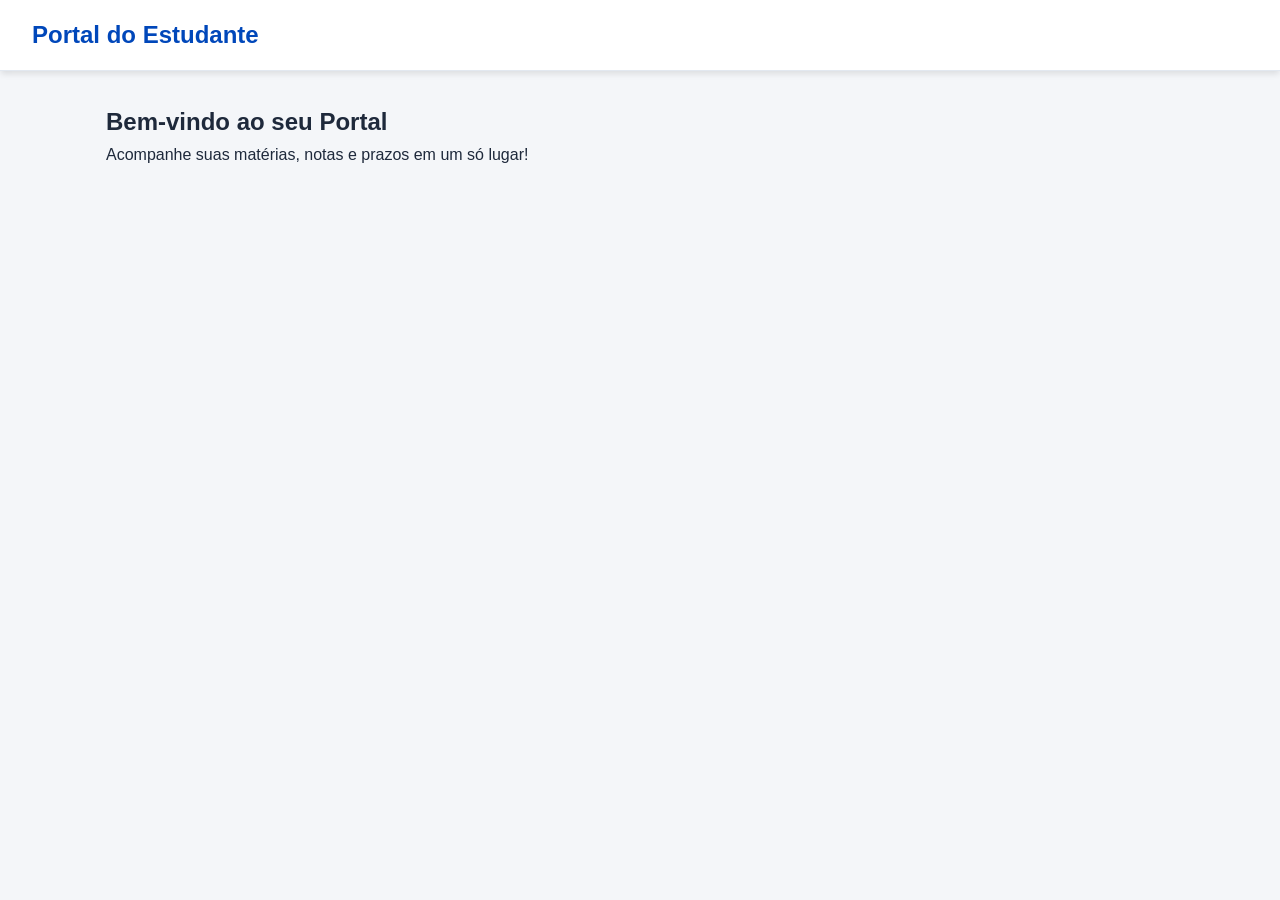
==== index.html @ 32990e75 "Feat: Escorpo do HTML" ====
<!doctype html>
<html lang="pt-BR">
<head>
    <meta charset="UTF-8">
    <meta name="viewport"
          content="width=device-width, user-scalable=no, initial-scale=1.0, maximum-scale=1.0, minimum-scale=1.0">
    <meta http-equiv="X-UA-Compatible" content="ie=edge">
    <title>Portal do Estudante - Dashboard</title>
    <link rel="stylesheet" href="css/style.css">
</head>
<body>

    <header>
        <h1>Portal do Estudante</h1>
        <nav>
            <ul>
                <li><a href="index.html"></a></li>
                <li><a href="disciplinas.html"></a></li>
                <li><a href="tarefas.html"></a></li>
            </ul>
        </nav>
    </header>

    <main>
        <section>
            <h2>Bem-vindo ao seu Portal</h2>
            <p>Acompanhe suas matérias, notas e prazos em um só lugar!</p>
        </section>
    </main>

    <script src="js/script.js"></script>
</body>
</html>
---- css/style.css ----
/* ==========================================================================
   1. VARIÁVEIS DE TEMA (Design Tokens)
   ========================================================================== */
:root {
    /* Tema Padrão (FICR) */
    --primary-color: #0047ba;
    --primary-hover: #003388;
    --bg-color: #f4f6f9;
    --card-bg: #ffffff;
    --text-color: #1e293b;
    --text-muted: #64748b;
    --border-color: #e2e8f0;
    --shadow: 0 4px 6px -1px rgba(0, 0, 0, 0.1);
}

/* Tema Secundário (Porto Digital) */
[data-theme="porto-digital"] {
    --primary-color: #e6007e;
    --primary-hover: #b30062;
    --bg-color: #121214;
    --card-bg: #202024;
    --text-color: #e1e1e6;
    --text-muted: #a8a8b3;
    --border-color: #323238;
    --shadow: 0 4px 12px rgba(0, 0, 0, 0.5);
}

/* ==========================================================================
   2. RESET E ESTILOS GLOBAIS
   ========================================================================== */
* {
    margin: 0;
    padding: 0;
    box-sizing: border-box;
}

body {
    font-family: 'Segoe UI', Tahoma, Geneva, Verdana, sans-serif;
    background-color: var(--bg-color);
    color: var(--text-color);
    line-height: 1.6;
    transition: background-color 0.3s ease, color 0.3s ease;
}

main {
    max-width: 1100px;
    margin: 2rem auto;
    padding: 0 1rem;
}

/* ==========================================================================
   3. CABEÇALHO E NAVEGAÇÃO
   ========================================================================== */
header {
    background-color: var(--card-bg);
    border-bottom: 1px solid var(--border-color);
    padding: 1rem 2rem;
    display: flex;
    justify-content: space-between;
    align-items: center;
    box-shadow: var(--shadow);
}

header h1 {
    font-size: 1.5rem;
    color: var(--primary-color);
}

nav ul {
    display: flex;
    list-style: none;
    gap: 1.5rem;
}

nav a {
    text-decoration: none;
    color: var(--text-color);
    font-weight: 600;
    padding: 0.5rem 0.8rem;
    border-radius: 6px;
    transition: background-color 0.2s, color 0.2s;
}

nav a:hover {
    background-color: var(--primary-color);
    color: #ffffff;
}

/* ==========================================================================
   4. ESTRUTURA DOS CARDS E TABELAS
   ========================================================================== */
.dashboard-resumo {
    display: grid;
    grid-template-columns: repeat(auto-fit, minmax(300px, 1fr));
    gap: 1.5rem;
    margin-top: 1.5rem;
}

.card {
    background-color: var(--card-bg);
    border: 1px solid var(--border-color);
    border-radius: 8px;
    padding: 1.5rem;
    box-shadow: var(--shadow);
}

.valor-destaque {
    font-size: 2.5rem;
    font-weight: bold;
    color: var(--primary-color);
    margin: 0.5rem 0;
}

table {
    width: 100%;
    border-collapse: collapse;
    background-color: var(--card-bg);
    margin-top: 1.5rem;
    border-radius: 8px;
    overflow: hidden;
    box-shadow: var(--shadow);
}

th, td {
    padding: 0.75rem 1rem;
    text-align: left;
    border-bottom: 1px solid var(--border-color);
}

th {
    background-color: var(--primary-color);
    color: #ffffff;
    font-weight: 600;
}

tr:hover {
    background-color: rgba(0, 0, 0, 0.02);
}
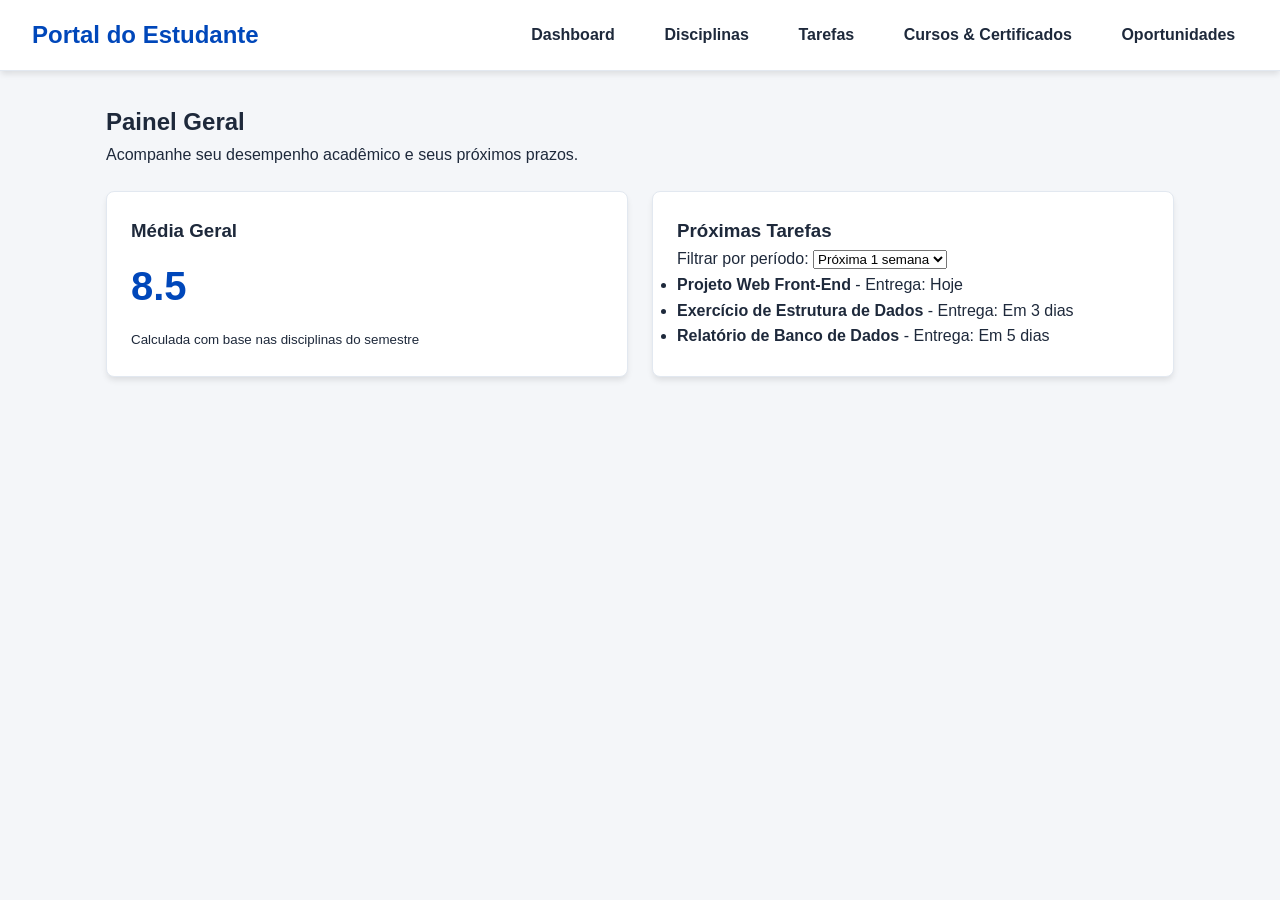
==== commit 3a9dfd55: "feat: incrementação de oportunidades e cursos" ====
--- a/index.html
+++ b/index.html
@@ -1,33 +1,66 @@
-<!doctype html>
+<!DOCTYPE html>
 <html lang="pt-BR">
 <head>
     <meta charset="UTF-8">
-    <meta name="viewport"
-          content="width=device-width, user-scalable=no, initial-scale=1.0, maximum-scale=1.0, minimum-scale=1.0">
-    <meta http-equiv="X-UA-Compatible" content="ie=edge">
+    <meta name="viewport" content="width=device-width, initial-scale=1.0">
     <title>Portal do Estudante - Dashboard</title>
     <link rel="stylesheet" href="css/style.css">
 </head>
 <body>
 
-    <header>
-        <h1>Portal do Estudante</h1>
-        <nav>
+<header>
+    <h1>Portal do Estudante</h1>
+    <nav>
+        <ul>
+            <li><a href="index.html">Dashboard</a></li>
+            <li><a href="disciplinas.html">Disciplinas</a></li>
+            <li><a href="tarefas.html">Tarefas</a></li>
+            <li><a href="cursos.html">Cursos & Certificados</a></li>
+            <li><a href="oportunidades.html">Oportunidades</a></li>
+        </ul>
+    </nav>
+</header>
+
+<main>
+    <section>
+        <h2>Painel Geral</h2>
+        <p>Acompanhe seu desempenho acadêmico e seus próximos prazos.</p>
+    </section>
+
+    <!-- Seção de Resumos e Estatísticas -->
+    <section class="dashboard-resumo">
+
+        <!-- Card 1: Média Geral -->
+        <article class="card">
+            <h3>Média Geral</h3>
+            <p class="valor-destaque">8.5</p>
+            <small>Calculada com base nas disciplinas do semestre</small>
+        </article>
+
+        <!-- Card 2: Próximas Tarefas e Filtro -->
+        <article class="card">
+            <h3>Próximas Tarefas</h3>
+
+            <div class="filtro-container">
+                <label for="filtro-prazo">Filtrar por período:</label>
+                <select id="filtro-prazo">
+                    <option value="hoje">Hoje</option>
+                    <option value="3dias">Próximos 3 dias</option>
+                    <option value="1semana" selected>Próxima 1 semana</option>
+                    <option value="1mes">Próximo 1 mês</option>
+                </select>
+            </div>
+
             <ul>
-                <li><a href="index.html"></a></li>
-                <li><a href="disciplinas.html"></a></li>
-                <li><a href="tarefas.html"></a></li>
+                <li><strong>Projeto Web Front-End</strong> - Entrega: Hoje</li>
+                <li><strong>Exercício de Estrutura de Dados</strong> - Entrega: Em 3 dias</li>
+                <li><strong>Relatório de Banco de Dados</strong> - Entrega: Em 5 dias</li>
             </ul>
-        </nav>
-    </header>
+        </article>
 
-    <main>
-        <section>
-            <h2>Bem-vindo ao seu Portal</h2>
-            <p>Acompanhe suas matérias, notas e prazos em um só lugar!</p>
-        </section>
-    </main>
+    </section>
+</main>
 
-    <script src="js/script.js"></script>
+<script src="js/script.js"></script>
 </body>
 </html>
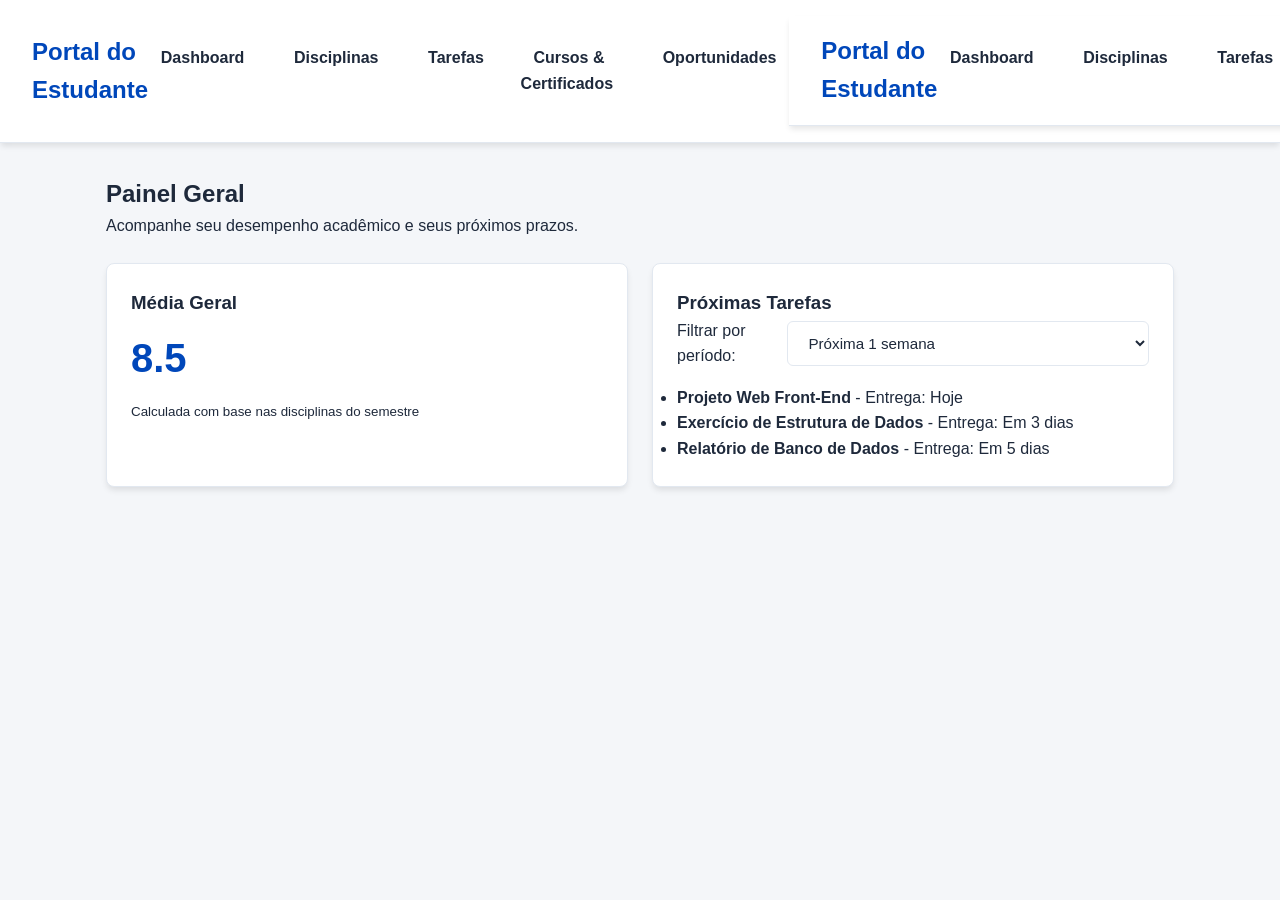
==== commit 39354465: "feat: implementa alternancia dinamica entre temas FICR e Porto Digital" ====
--- a/index.html
+++ b/index.html
@@ -19,6 +19,19 @@
             <li><a href="oportunidades.html">Oportunidades</a></li>
         </ul>
     </nav>
+    <header>
+        <h1>Portal do Estudante</h1>
+        <nav>
+            <ul>
+                <li><a href="index.html">Dashboard</a></li>
+                <li><a href="disciplinas.html">Disciplinas</a></li>
+                <li><a href="tarefas.html">Tarefas</a></li>
+                <li><a href="cursos.html">Cursos & Certificados</a></li>
+                <li><a href="oportunidades.html">Oportunidades</a></li>
+            </ul>
+        </nav>
+        <button id="btn-tema" class="btn-primary">Alternar Tema</button>
+    </header>
 </header>
 
 <main>
--- a/css/style.css
+++ b/css/style.css
@@ -135,4 +135,98 @@
 
 tr:hover {
     background-color: rgba(0, 0, 0, 0.02);
+}
+/* ==========================================================================
+   5. FORMULÁRIOS E CONTROLES DE ENTRADA
+   ========================================================================== */
+form {
+    display: flex;
+    flex-direction: column;
+    gap: 1rem;
+    margin-top: 1rem;
+}
+
+.filtro-container {
+    display: flex;
+    align-items: center;
+    gap: 0.75rem;
+    margin-bottom: 1rem;
+}
+
+input[type="text"],
+input[type="number"],
+input[type="url"],
+input[type="file"],
+select {
+    width: 100%;
+    padding: 0.75rem 1rem;
+    border: 1px solid var(--border-color);
+    border-radius: 6px;
+    font-size: 0.95rem;
+    background-color: var(--card-bg);
+    color: var(--text-color);
+    outline: none;
+    transition: border-color 0.2s ease;
+}
+
+input:focus,
+select:focus {
+    border-color: var(--primary-color);
+}
+
+button[type="submit"],
+.btn-primary {
+    background-color: var(--primary-color);
+    color: #ffffff;
+    font-weight: 600;
+    padding: 0.8rem 1.2rem;
+    border: none;
+    border-radius: 6px;
+    cursor: pointer;
+    transition: background-color 0.2s ease, transform 0.1s ease;
+}
+
+button[type="submit"]:hover,
+.btn-primary:hover {
+    background-color: var(--primary-hover);
+}
+
+button[type="submit"]:active {
+    transform: scale(0.98);
+}
+
+/* ==========================================================================
+   6. BADGES DE STATUS E PREVIEW DE CERTIFICADOS
+   ========================================================================== */
+.badge {
+    display: inline-block;
+    padding: 0.25rem 0.75rem;
+    border-radius: 20px;
+    font-size: 0.85rem;
+    font-weight: 600;
+}
+
+.badge-pendente {
+    background-color: #fef3c7;
+    color: #92400e;
+}
+
+.badge-andamento {
+    background-color: #dbeafe;
+    color: #1e40af;
+}
+
+.badge-concluido {
+    background-color: #dcfce7;
+    color: #166534;
+}
+
+.miniantiura-certificado {
+    margin-top: 1rem;
+    padding: 1.5rem;
+    border: 2px dashed var(--border-color);
+    border-radius: 6px;
+    text-align: center;
+    background-color: rgba(0, 0, 0, 0.02);
+    color: var(--text-muted);
 }
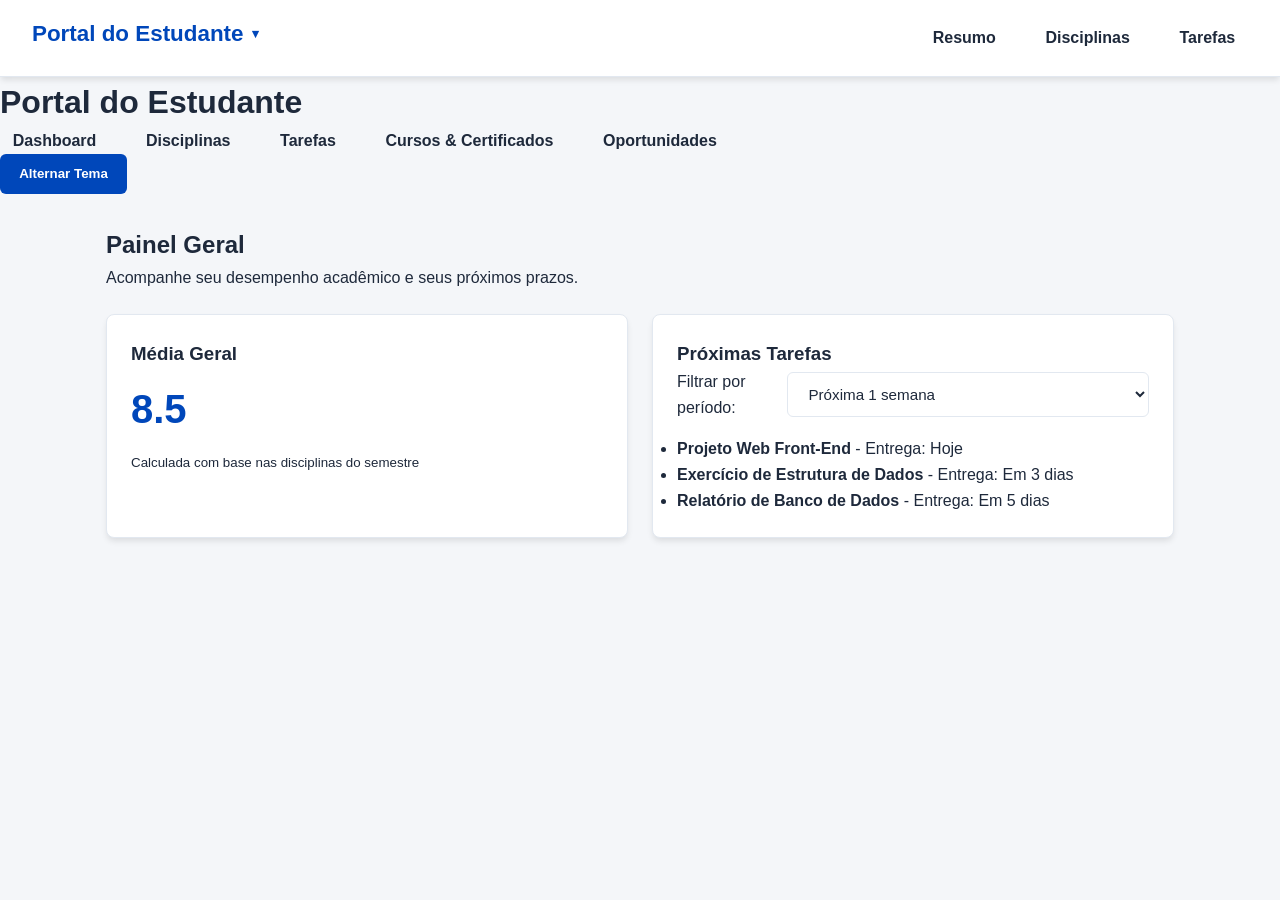
==== commit b83de357: "refactor: reestrutura cabecalho com menu bolha e navegacao limpa" ====
--- a/index.html
+++ b/index.html
@@ -9,17 +9,39 @@
 <body>
 
 <header>
-    <h1>Portal do Estudante</h1>
+    <!-- Título do Sistema com Dropdown Pop-up ao passar o mouse -->
+    <div class="brand-container">
+        <h1 class="brand-title">Portal do Estudante <span class="arrow">▾</span></h1>
+
+        <div class="brand-dropdown">
+            <a href="index.html" class="dropdown-item active">
+                <strong>Portal do Estudante (FICR)</strong>
+                <small>Resumo, Disciplinas e Tarefas</small>
+            </a>
+            <a href="#" id="btn-tema-porto" class="dropdown-item">
+                <strong>Embarque Digital / Porto Digital</strong>
+                <small>Projetos e Modos de Trabalho</small>
+            </a>
+            <a href="cursos.html" class="dropdown-item">
+                <strong>Cursos & Certificados</strong>
+                <small>Gestão de Aprendizado Extra</small>
+            </a>
+            <a href="oportunidades.html" class="dropdown-item">
+                <strong>Oportunidades</strong>
+                <small>Mapeamento de Vagas e Estágios</small>
+            </a>
+        </div>
+    </div>
+
+    <!-- Navegação Principal Enxuta -->
     <nav>
         <ul>
-            <li><a href="index.html">Dashboard</a></li>
+            <li><a href="index.html">Resumo</a></li>
             <li><a href="disciplinas.html">Disciplinas</a></li>
             <li><a href="tarefas.html">Tarefas</a></li>
-            <li><a href="cursos.html">Cursos & Certificados</a></li>
-            <li><a href="oportunidades.html">Oportunidades</a></li>
         </ul>
     </nav>
-    <header>
+</header>
         <h1>Portal do Estudante</h1>
         <nav>
             <ul>
--- a/css/style.css
+++ b/css/style.css
@@ -229,4 +229,93 @@
     text-align: center;
     background-color: rgba(0, 0, 0, 0.02);
     color: var(--text-muted);
+}
+/* ==========================================================================
+   7. NAVEGAÇÃO MULTI-SISTEMA (BRAND DROPDOWN "BOLHA")
+   ========================================================================== */
+.brand-container {
+    position: relative;
+    display: inline-block;
+    cursor: pointer;
+    padding-bottom: 0.5rem;
+}
+
+.brand-title {
+    font-size: 1.4rem;
+    font-weight: 700;
+    color: var(--primary-color);
+    display: flex;
+    align-items: center;
+    gap: 0.5rem;
+    user-select: none;
+}
+
+.brand-title .arrow {
+    font-size: 0.8rem;
+    transition: transform 0.3s ease;
+}
+
+.brand-container:hover .arrow {
+    transform: rotate(180deg);
+}
+
+/* Pop-up em formato de bolha flutuante */
+.brand-dropdown {
+    display: none;
+    position: absolute;
+    top: 100%;
+    left: 0;
+    width: 280px;
+    background-color: var(--card-bg);
+    border: 1px solid var(--border-color);
+    border-radius: 12px;
+    box-shadow: 0 10px 30px rgba(0, 0, 0, 0.15);
+    padding: 0.6rem;
+    z-index: 1000;
+    animation: popupFade 0.2s ease-in-out;
+}
+
+.brand-container:hover .brand-dropdown {
+    display: block;
+}
+
+.dropdown-item {
+    display: flex;
+    flex-direction: column;
+    padding: 0.75rem 1rem;
+    text-decoration: none;
+    color: var(--text-color);
+    border-radius: 8px;
+    transition: background-color 0.2s ease, color 0.2s ease;
+}
+
+.dropdown-item:hover {
+    background-color: rgba(0, 0, 0, 0.05);
+    color: var(--primary-color);
+}
+
+.dropdown-item.active {
+    background-color: var(--primary-color);
+    color: #ffffff;
+}
+
+.dropdown-item.active small {
+    color: rgba(255, 255, 255, 0.8);
+}
+
+.dropdown-item small {
+    font-size: 0.75rem;
+    color: var(--text-muted);
+    margin-top: 2px;
+}
+
+@keyframes popupFade {
+    from {
+        opacity: 0;
+        transform: translateY(-8px);
+    }
+    to {
+        opacity: 1;
+        transform: translateY(0);
+    }
 }
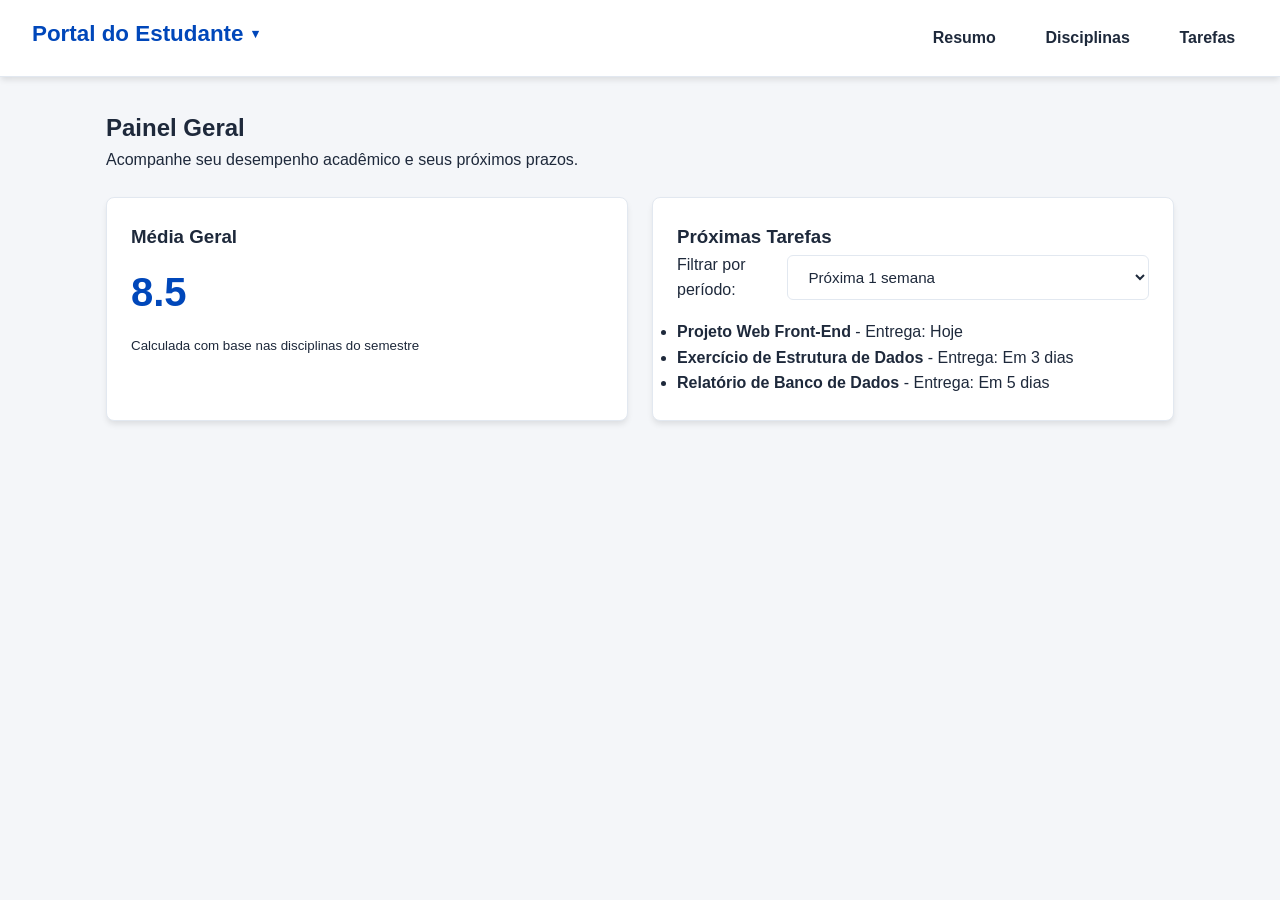
==== commit 7ad10786: "fix: padroniza cabecalho pop-up e cria temas unicos para todos os modulos" ====
--- a/index.html
+++ b/index.html
@@ -9,31 +9,29 @@
 <body>
 
 <header>
-    <!-- Título do Sistema com Dropdown Pop-up ao passar o mouse -->
     <div class="brand-container">
         <h1 class="brand-title">Portal do Estudante <span class="arrow">▾</span></h1>
 
         <div class="brand-dropdown">
-            <a href="index.html" class="dropdown-item active">
+            <a href="index.html" class="dropdown-item" data-set-theme="ficr">
                 <strong>Portal do Estudante (FICR)</strong>
                 <small>Resumo, Disciplinas e Tarefas</small>
             </a>
-            <a href="#" id="btn-tema-porto" class="dropdown-item">
+            <a href="index.html" class="dropdown-item" data-set-theme="porto-digital">
                 <strong>Embarque Digital / Porto Digital</strong>
                 <small>Projetos e Modos de Trabalho</small>
             </a>
-            <a href="cursos.html" class="dropdown-item">
+            <a href="cursos.html" class="dropdown-item" data-set-theme="cursos">
                 <strong>Cursos & Certificados</strong>
                 <small>Gestão de Aprendizado Extra</small>
             </a>
-            <a href="oportunidades.html" class="dropdown-item">
+            <a href="oportunidades.html" class="dropdown-item" data-set-theme="oportunidades">
                 <strong>Oportunidades</strong>
                 <small>Mapeamento de Vagas e Estágios</small>
             </a>
         </div>
     </div>
 
-    <!-- Navegação Principal Enxuta -->
     <nav>
         <ul>
             <li><a href="index.html">Resumo</a></li>
@@ -41,19 +39,6 @@
             <li><a href="tarefas.html">Tarefas</a></li>
         </ul>
     </nav>
-</header>
-        <h1>Portal do Estudante</h1>
-        <nav>
-            <ul>
-                <li><a href="index.html">Dashboard</a></li>
-                <li><a href="disciplinas.html">Disciplinas</a></li>
-                <li><a href="tarefas.html">Tarefas</a></li>
-                <li><a href="cursos.html">Cursos & Certificados</a></li>
-                <li><a href="oportunidades.html">Oportunidades</a></li>
-            </ul>
-        </nav>
-        <button id="btn-tema" class="btn-primary">Alternar Tema</button>
-    </header>
 </header>
 
 <main>
--- a/css/style.css
+++ b/css/style.css
@@ -318,4 +318,27 @@
         opacity: 1;
         transform: translateY(0);
     }
+}
+/* Tema Cursos & Certificados */
+[data-theme="cursos"] {
+    --primary-color: #0d9488;
+    --primary-hover: #0f766e;
+    --bg-color: #f0fdf4;
+    --card-bg: #ffffff;
+    --text-color: #0f172a;
+    --text-muted: #475569;
+    --border-color: #cbd5e1;
+    --shadow: 0 4px 6px -1px rgba(0, 0, 0, 0.1);
+}
+
+/* Tema Oportunidades */
+[data-theme="oportunidades"] {
+    --primary-color: #d97706;
+    --primary-hover: #b45309;
+    --bg-color: #fffbe0;
+    --card-bg: #ffffff;
+    --text-color: #1c1917;
+    --text-muted: #57534e;
+    --border-color: #e7e5e4;
+    --shadow: 0 4px 6px -1px rgba(0, 0, 0, 0.1);
 }
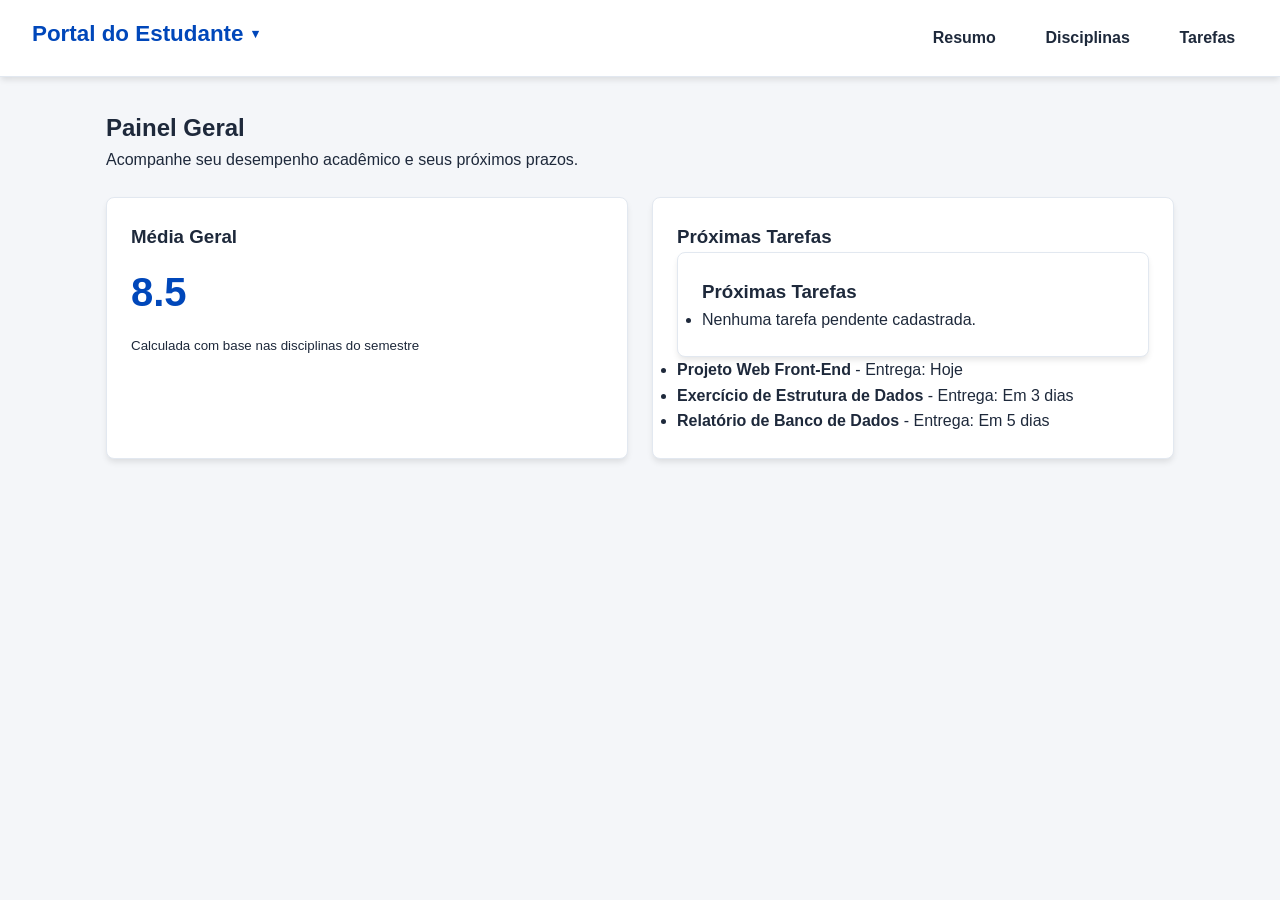
==== commit 0ea4ae07: "feat: integra resumo da dashboard ao localStorage de tarefas" ====
--- a/index.html
+++ b/index.html
@@ -10,15 +10,19 @@
 
 <header>
     <div class="brand-container">
-        <h1 class="brand-title">Portal do Estudante <span class="arrow">▾</span></h1>
+        <!-- O JS atualizará o texto do título dinamicamente -->
+        <h1 class="brand-title">
+            <span id="nome-modulo-ativo">Portal do Estudante</span>
+            <span class="arrow">▾</span>
+        </h1>
 
         <div class="brand-dropdown">
             <a href="index.html" class="dropdown-item" data-set-theme="ficr">
-                <strong>Portal do Estudante (FICR)</strong>
+                <strong>Portal do Estudante</strong>
                 <small>Resumo, Disciplinas e Tarefas</small>
             </a>
             <a href="index.html" class="dropdown-item" data-set-theme="porto-digital">
-                <strong>Embarque Digital / Porto Digital</strong>
+                <strong>Embarque Digital</strong>
                 <small>Projetos e Modos de Trabalho</small>
             </a>
             <a href="cursos.html" class="dropdown-item" data-set-theme="cursos">
@@ -32,11 +36,10 @@
         </div>
     </div>
 
+    <!-- O JS atualizará os links deste menu dinamicamente -->
     <nav>
-        <ul>
-            <li><a href="index.html">Resumo</a></li>
-            <li><a href="disciplinas.html">Disciplinas</a></li>
-            <li><a href="tarefas.html">Tarefas</a></li>
+        <ul id="menu-navegacao-dinamico">
+            <!-- Gerado via JavaScript -->
         </ul>
     </nav>
 </header>
@@ -61,15 +64,12 @@
         <article class="card">
             <h3>Próximas Tarefas</h3>
 
-            <div class="filtro-container">
-                <label for="filtro-prazo">Filtrar por período:</label>
-                <select id="filtro-prazo">
-                    <option value="hoje">Hoje</option>
-                    <option value="3dias">Próximos 3 dias</option>
-                    <option value="1semana" selected>Próxima 1 semana</option>
-                    <option value="1mes">Próximo 1 mês</option>
-                </select>
-            </div>
+            <article class="card">
+                <h3>Próximas Tarefas</h3>
+                <ul id="lista-proximas-tarefas">
+                    <!-- Preenchido via JS com os dados do localStorage -->
+                </ul>
+            </article>
 
             <ul>
                 <li><strong>Projeto Web Front-End</strong> - Entrega: Hoje</li>
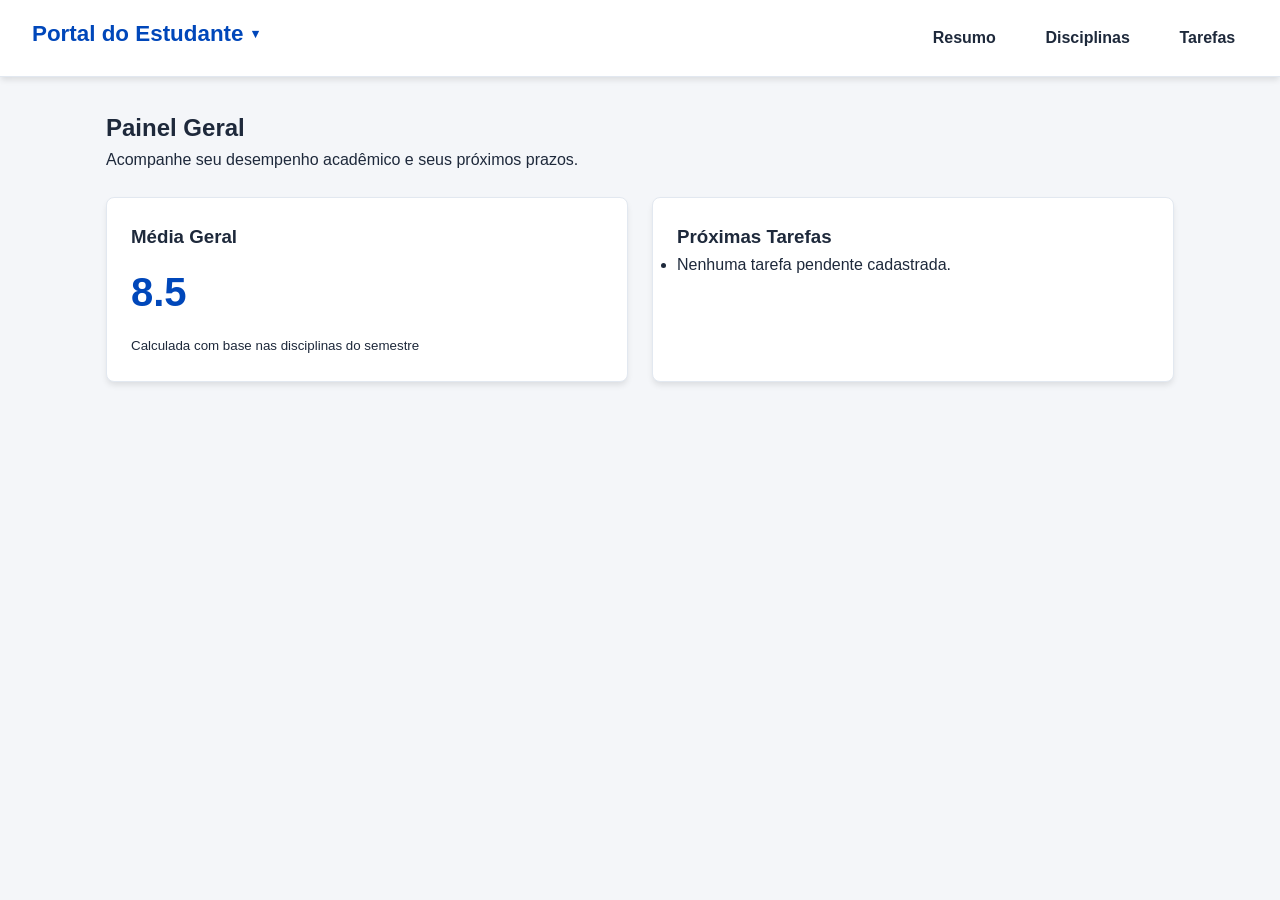
==== commit 818dae0c: "feat: adiciona tela em desenvolvimento para o modulo Embarque Digital" ====
--- a/index.html
+++ b/index.html
@@ -45,39 +45,40 @@
 </header>
 
 <main>
-    <section>
-        <h2>Painel Geral</h2>
-        <p>Acompanhe seu desempenho acadêmico e seus próximos prazos.</p>
-    </section>
+    <!-- CONTEÚDO DO PORTAL DO ESTUDANTE -->
+    <div id="conteudo-portal">
+        <section>
+            <h2>Painel Geral</h2>
+            <p>Acompanhe seu desempenho acadêmico e seus próximos prazos.</p>
+        </section>
 
-    <!-- Seção de Resumos e Estatísticas -->
-    <section class="dashboard-resumo">
+        <!-- Seção de Resumos e Estatísticas -->
+        <section class="dashboard-resumo">
+            <!-- Card 1: Média Geral -->
+            <article class="card">
+                <h3>Média Geral</h3>
+                <p class="valor-destaque">8.5</p>
+                <small>Calculada com base nas disciplinas do semestre</small>
+            </article>
 
-        <!-- Card 1: Média Geral -->
-        <article class="card">
-            <h3>Média Geral</h3>
-            <p class="valor-destaque">8.5</p>
-            <small>Calculada com base nas disciplinas do semestre</small>
-        </article>
-
-        <!-- Card 2: Próximas Tarefas e Filtro -->
-        <article class="card">
-            <h3>Próximas Tarefas</h3>
-
+            <!-- Card 2: Próximas Tarefas -->
             <article class="card">
                 <h3>Próximas Tarefas</h3>
                 <ul id="lista-proximas-tarefas">
                     <!-- Preenchido via JS com os dados do localStorage -->
                 </ul>
             </article>
+        </section>
+    </div>
 
-            <ul>
-                <li><strong>Projeto Web Front-End</strong> - Entrega: Hoje</li>
-                <li><strong>Exercício de Estrutura de Dados</strong> - Entrega: Em 3 dias</li>
-                <li><strong>Relatório de Banco de Dados</strong> - Entrega: Em 5 dias</li>
-            </ul>
-        </article>
-
+    <!-- CONTEÚDO DO EMBARQUE DIGITAL (EM DESENVOLVIMENTO) -->
+    <section id="conteudo-embarque" class="card" style="display: none; text-align: center; padding: 3rem 1.5rem; margin-top: 1rem;">
+        <div style="font-size: 3rem; margin-bottom: 1rem;">🚀</div>
+        <h2>Módulo Embarque Digital</h2>
+        <p style="color: var(--text-muted); max-width: 500px; margin: 0.5rem auto 1.5rem; line-height: 1.5;">
+            Este espaço está sendo estruturado para integrar o acompanhamento de residência, projetos e mentorias do programa. Em breve mais novidades!
+        </p>
+        <span class="badge badge-andamento">Em Desenvolvimento</span>
     </section>
 </main>
 
